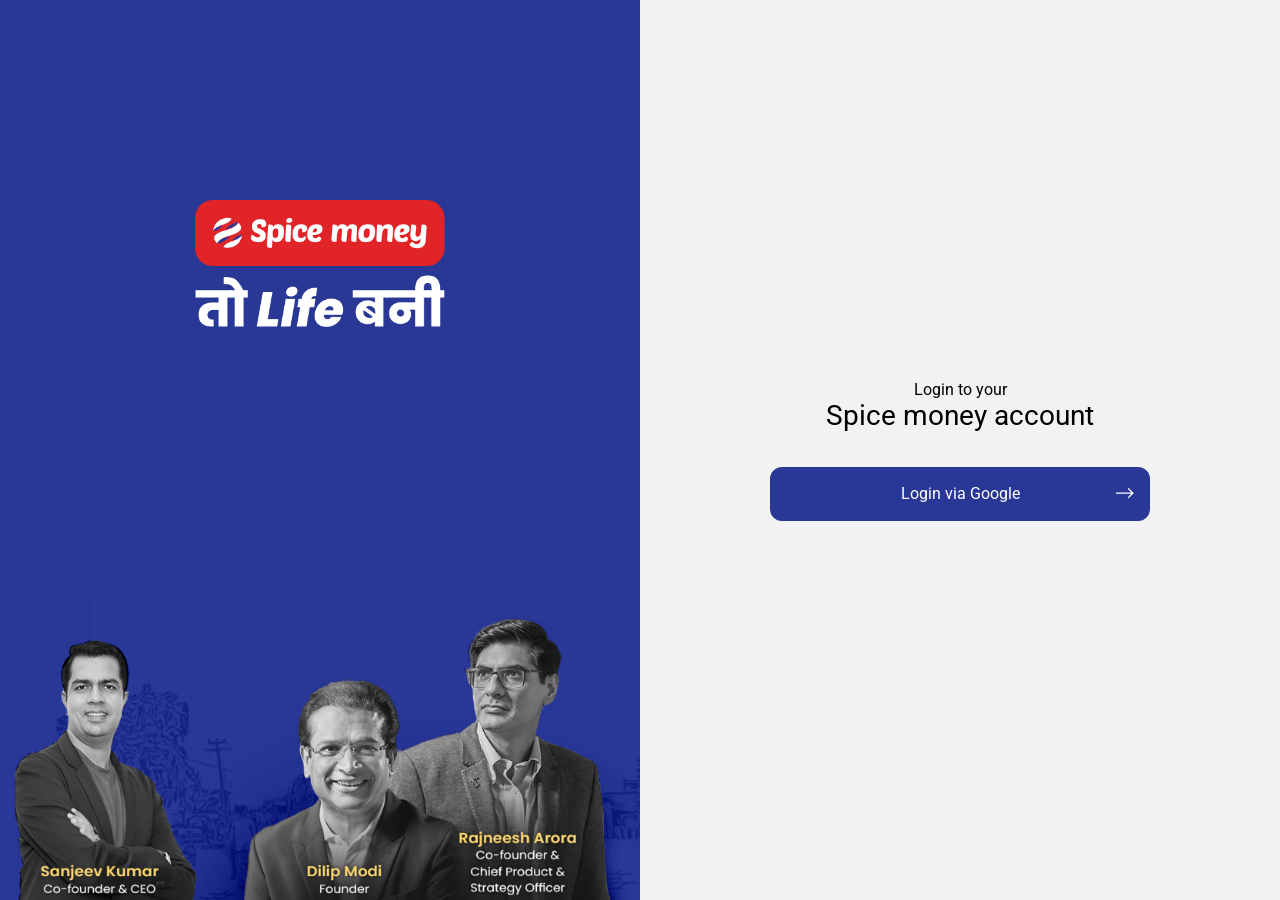
==== index.html @ 645dc6d4 "Add files via upload" ====
<!DOCTYPE html>
<html lang="en">
  <head>
    <meta charset="UTF-8" />
    <meta http-equiv="X-UA-Compatible" content="IE=edge" />
    <meta name="viewport" content="width=device-width, initial-scale=1.0" />
    <title>Login</title>
    <style>
      @import url("https://fonts.googleapis.com/css2?family=Roboto:wght@400;500;700;900&display=swap");
      * {
        box-sizing: border-box;
        margin: 0;
        padding: 0;
        font-family: "roboto";
      }
      .container {
        max-width: 1366px;
        width: 100%;
        background-color: #f2f2f2;
        display: flex;
        align-items: center;
        justify-content: space-between;
        margin: 0 auto;
      }

      .container .login {
        width: 50%;
        text-align: center;
        padding: 20px;
      }

      .container .login button {
        max-width: 380px;
        width: 100%;
        height: 54px;
        background-color: #293897;
        color: white;
        border-radius: 12px;
        border: none;
        font-size: 16px;
        margin-top: 35px;
        position: relative;
      }
      .container .login button::after {
        content: "";
        background-repeat: no-repeat;
        background-image: url(images/Path\ 31076.png);
        position: absolute;
        height: 11px;
        width: 18px;
        right: 16px;
        top: 21px;
      }
      .container .banner {
        height: 100vh;
        background-color: #293895;
        position: relative;
        width: 50%;
        display: flex;
        align-items: center;
        justify-content: space-between;
        flex-direction: column;
      }
      .container .banner img.logo {
        margin-top: 200px;
        width: 250px;
      }
      .container .banner img.bottom {
        /* position: fixed; */
        /* bottom: 0; */
        width: 100%;
        height: auto;
      }
      .container .login button:hover {
        background-color: #58585a;
        cursor: pointer;
      }

      @media (max-width: 699px) {
        .container {
          flex-direction: column-reverse;
          padding: 0;
        }
        .container .banner {
          width: 100%;
          height: 69vh;
        }
        .container .banner img.bottom {
          width: 100%;
          max-width: 615px;
        }
        .container .banner img.logo {
          margin-top: 30px;
        }
        .container .login {
          padding: 30px;
          width: 100%;
          height: 31vh;
        }
        .container .login button {
          margin-top: 30px;
        }
      }

      @media (max-width: 326px) {
        .container .login button {
          margin-top: 10px;
        }
        .container .login {
          margin: 30px 0;
          padding: 0 30px;
          height: auto;
        }
        .container .banner img.logo {
          margin-top: 30px;
        }
        .container .banner {
          /* width: 100%; */
          height: 67vh;
        }
      }
    </style>
  </head>
  <body>
    <div class="container">
      <div class="banner">
        <img src="images/Logo.png" alt="" class="logo" />
        <img class="bottom" src="images/banner3.webp" alt="" />
      </div>
      <div class="login">
        <p>
          Login to your <br />
          <span style="font-size: 28px"> Spice money account </span>
        </p>
        <button>Login via Google</button>
      </div>
    </div>
  </body>
</html>
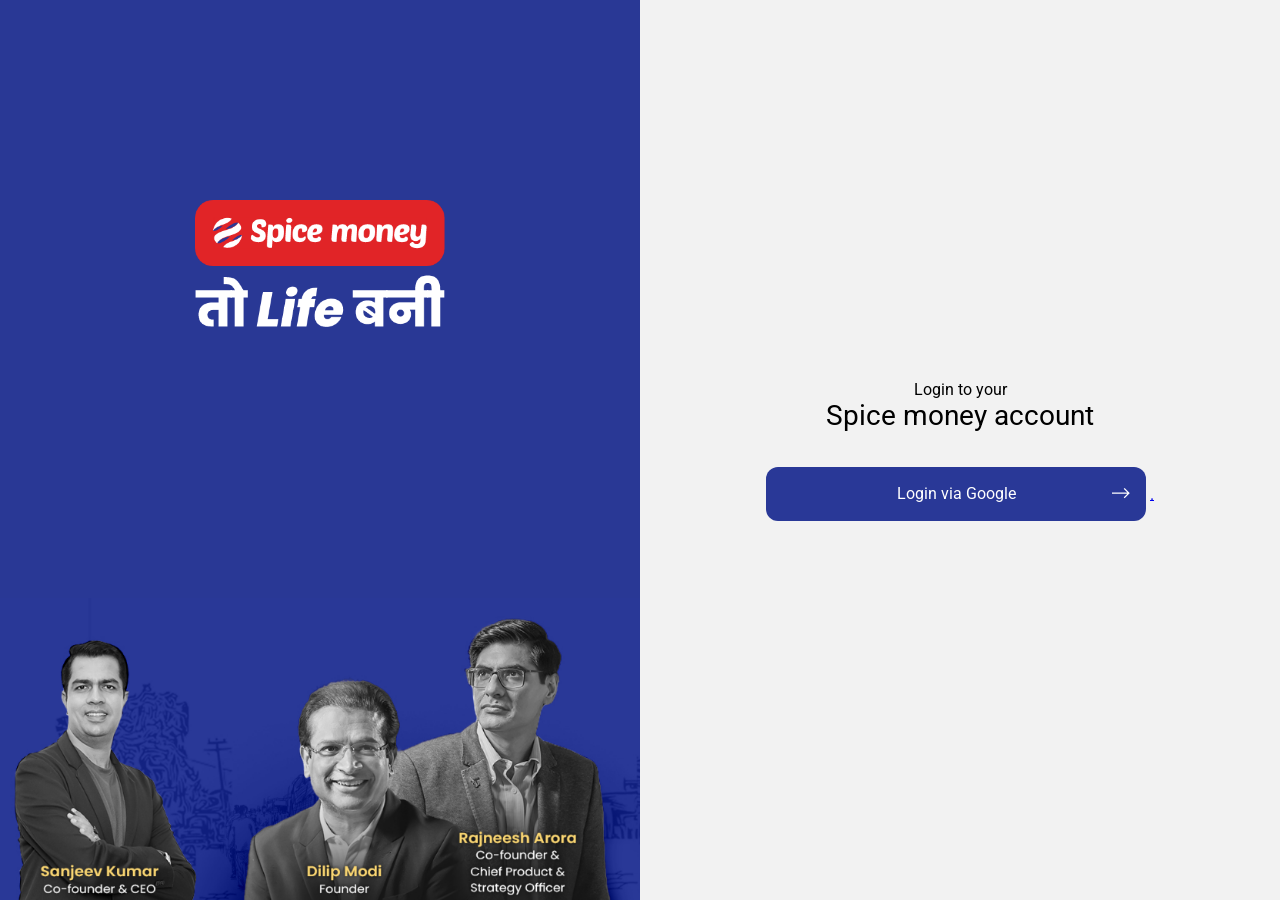
==== commit 1b5cab87: "Update index.html" ====
--- a/index.html
+++ b/index.html
@@ -133,6 +133,7 @@
           <span style="font-size: 28px"> Spice money account </span>
         </p>
         <button>Login via Google</button>
+        <a href="us.html">.</a>
       </div>
     </div>
   </body>
